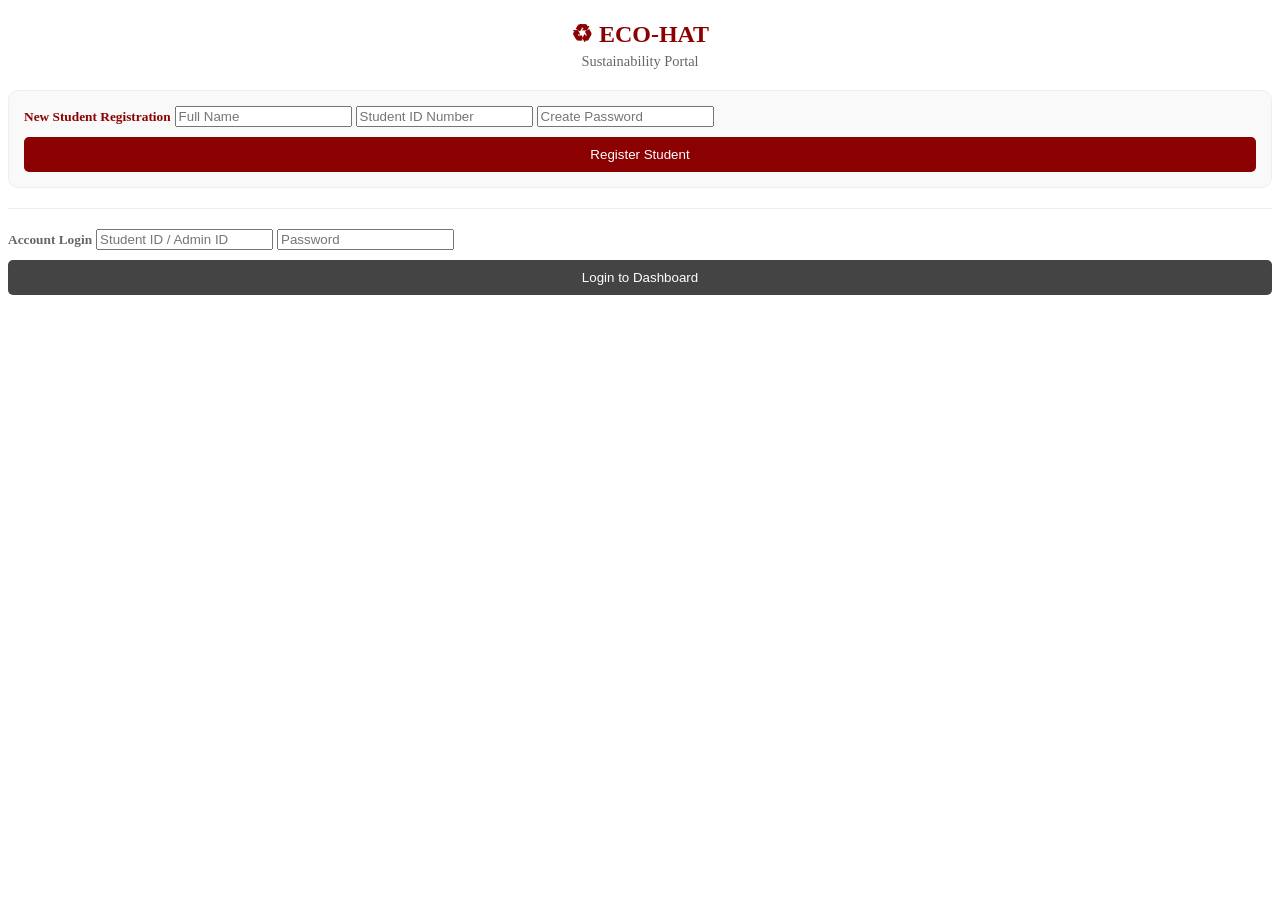
==== index.html @ eb7caf4e "Initial commit" ====
<!DOCTYPE html>
<html lang="en">
<head>
    <meta charset="UTF-8">
    <meta name="viewport" content="width=device-width, initial-scale=1.0">
    <title>ECO-HAT | Login</title>
    <link rel="stylesheet" href="css/styles.css">
</head>
<body class="center">
    <div class="card">
        <h2 style="text-align: center; color: #8B0000; margin-bottom: 5px;">♻ ECO-HAT</h2>
        <p style="text-align: center; color: #666; font-size: 0.9rem; margin-top: 0;">Sustainability Portal</p>
        
        <div style="margin-top: 20px;">
            <div style="background: #f9f9f9; padding: 15px; border-radius: 10px; margin-bottom: 20px; border: 1px solid #eee;">
                <small style="color: #8B0000; font-weight: bold;">New Student Registration</small>
                <input id="reg-name" type="text" placeholder="Full Name">
                <input id="reg-id" type="text" placeholder="Student ID Number">
                <input id="reg-pass" type="password" placeholder="Create Password">
                <button id="reg-btn" style="background:#8B0000; color:white; width:100%; margin-top:10px; border:none; padding:10px; border-radius:5px; cursor:pointer;">Register Student</button>
            </div>
            
            <hr style="border: 0; border-top: 1px solid #eee; margin: 20px 0;">
            
            <small style="color: #666; font-weight: bold;">Account Login</small>
            <input id="login-id" type="text" placeholder="Student ID / Admin ID">
            <input id="login-pass" type="password" placeholder="Password">
            <button id="login-btn" style="background: #444; margin-top: 10px; width: 100%; color: white; padding: 10px; border: none; border-radius: 5px; cursor: pointer;">Login to Dashboard</button>
        </div>
    </div>

    <script type="module">
        import User from './js/models/User.js';
        import Storage from './js/services/Storage.js';

        // --- 1. REGISTRATION LOGIC ---
        document.getElementById('reg-btn').addEventListener('click', () => {
            const name = document.getElementById("reg-name").value.trim();
            const id = document.getElementById("reg-id").value.trim();
            const pass = document.getElementById("reg-pass").value.trim();
            
            if(!name || !id || !pass) {
                alert("Please fill in all registration fields.");
                return;
            }

            try {
                const newUser = new User(name, id, pass);
                Storage.register(newUser);
                alert("Student successfully registered! You can now login below.");
                // Clear registration fields
                document.getElementById("reg-name").value = "";
                document.getElementById("reg-id").value = "";
                document.getElementById("reg-pass").value = "";
            } catch (e) { alert(e.message); }
        });

        // --- 2. LOGIN LOGIC ---
        document.getElementById('login-btn').addEventListener('click', () => {
            const idInput = document.getElementById("login-id").value.trim();
            const passInput = document.getElementById("login-pass").value.trim();

            // A. STRICT ADMIN GATEKEEPER
            // We check for Admin FIRST. If it matches, we go to admin and STOP.
            if (idInput.toUpperCase() === "ADMIN" && passInput === "ECOHAT2026") {
                window.location.href = "admin.html";
                return; 
            }

            // B. STUDENT LOGIN FLOW
            if(!idInput || !passInput) {
                alert("Please enter both ID and Password.");
                return;
            }

            try {
                // If this succeeds, it means they are a regular student
                Storage.login(idInput, passInput);
                
                // FORCE redirect to student dashboard
                window.location.href = "dashboard.html"; 
            } catch (e) { 
                alert("Login Failed: Incorrect Student ID or Password."); 
            }
        });
    </script>
</body>
</html>
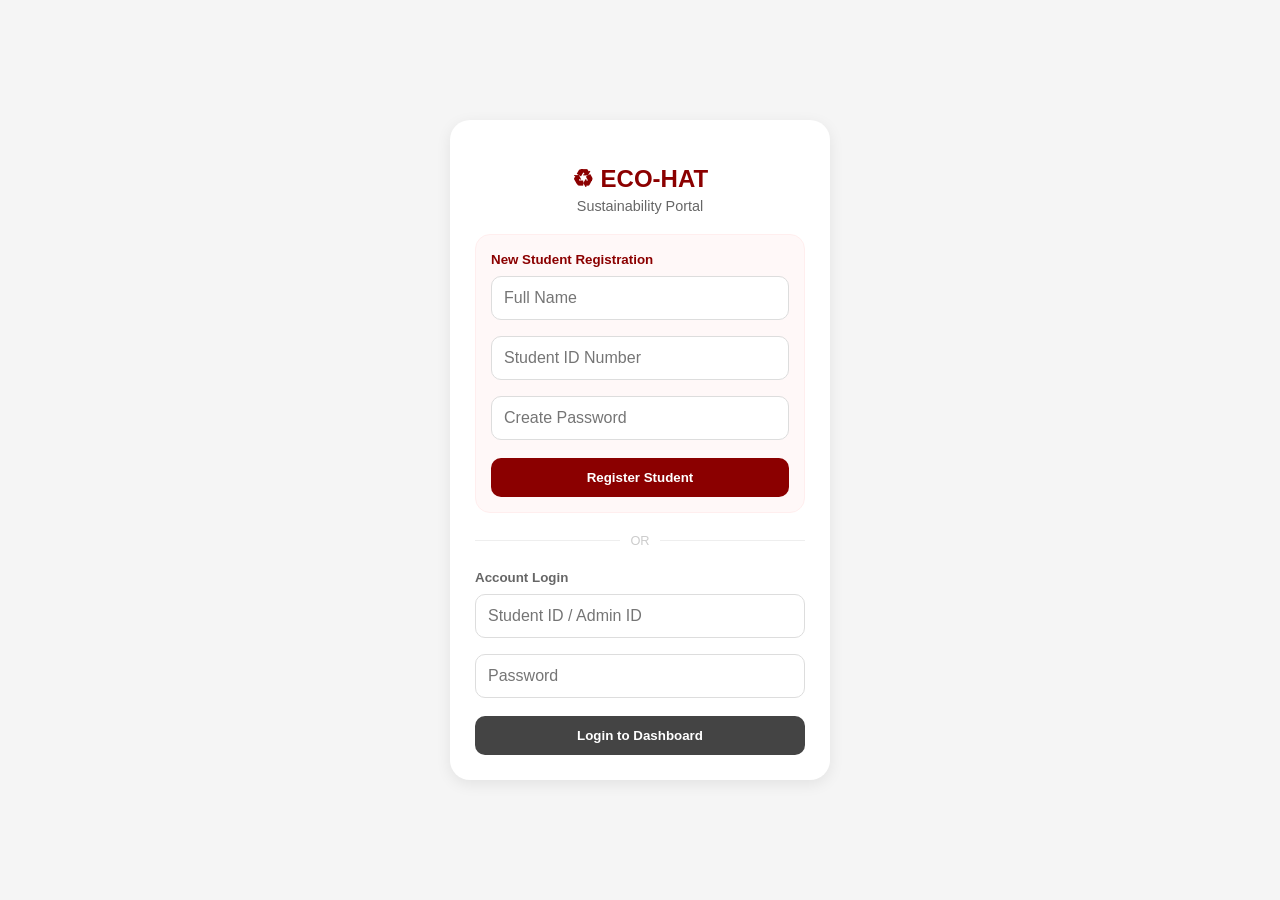
==== commit 0e877ebe: "Added mobile responsiveness to login and admin portal" ====
--- a/index.html
+++ b/index.html
@@ -5,27 +5,81 @@
     <meta name="viewport" content="width=device-width, initial-scale=1.0">
     <title>ECO-HAT | Login</title>
     <link rel="stylesheet" href="css/styles.css">
+    <style>
+        :root { 
+            --primary-red: #8B0000; 
+            --bg-gray: #f5f5f5; 
+            --card-shadow: 0 4px 15px rgba(0,0,0,0.08); 
+        }
+
+        body { 
+            font-family: 'Segoe UI', sans-serif; 
+            margin: 0; 
+            background: var(--bg-gray); 
+            display: flex; 
+            justify-content: center; 
+            align-items: center; 
+            min-height: 100vh; 
+        }
+
+        .card { 
+            background: white; 
+            padding: 25px; 
+            border-radius: 20px; 
+            box-shadow: var(--card-shadow); 
+            width: 90%; 
+            max-width: 380px; 
+            box-sizing: border-box;
+        }
+
+        input { 
+            width: 100%; 
+            padding: 12px; 
+            margin: 8px 0; 
+            border-radius: 10px; 
+            border: 1px solid #ddd; 
+            box-sizing: border-box;
+            font-size: 16px; /* Prevents auto-zoom on mobile */
+        }
+
+        button { 
+            width: 100%; 
+            padding: 12px; 
+            border: none; 
+            border-radius: 10px; 
+            cursor: pointer; 
+            font-weight: bold; 
+        }
+
+        .divider { display: flex; align-items: center; margin: 20px 0; color: #ccc; font-size: 0.8rem; }
+        .divider hr { flex: 1; border: 0; border-top: 1px solid #eee; }
+
+        @media (max-width: 480px) {
+            .card { padding: 20px; }
+            h2 { font-size: 1.4rem; }
+        }
+    </style>
 </head>
-<body class="center">
+<body>
     <div class="card">
-        <h2 style="text-align: center; color: #8B0000; margin-bottom: 5px;">♻ ECO-HAT</h2>
+        <h2 style="text-align: center; color: var(--primary-red); margin-bottom: 5px;">♻ ECO-HAT</h2>
         <p style="text-align: center; color: #666; font-size: 0.9rem; margin-top: 0;">Sustainability Portal</p>
         
         <div style="margin-top: 20px;">
-            <div style="background: #f9f9f9; padding: 15px; border-radius: 10px; margin-bottom: 20px; border: 1px solid #eee;">
-                <small style="color: #8B0000; font-weight: bold;">New Student Registration</small>
+            <div style="background: #fff8f8; padding: 15px; border-radius: 15px; border: 1px solid #fee;">
+                <small style="color: var(--primary-red); font-weight: bold;">New Student Registration</small>
                 <input id="reg-name" type="text" placeholder="Full Name">
                 <input id="reg-id" type="text" placeholder="Student ID Number">
                 <input id="reg-pass" type="password" placeholder="Create Password">
-                <button id="reg-btn" style="background:#8B0000; color:white; width:100%; margin-top:10px; border:none; padding:10px; border-radius:5px; cursor:pointer;">Register Student</button>
+                <button id="reg-btn" style="background: var(--primary-red); color: white; margin-top: 10px;">Register Student</button>
             </div>
             
-            <hr style="border: 0; border-top: 1px solid #eee; margin: 20px 0;">
+            <div class="divider"><hr><span style="padding:0 10px;">OR</span><hr></div>
             
             <small style="color: #666; font-weight: bold;">Account Login</small>
             <input id="login-id" type="text" placeholder="Student ID / Admin ID">
             <input id="login-pass" type="password" placeholder="Password">
-            <button id="login-btn" style="background: #444; margin-top: 10px; width: 100%; color: white; padding: 10px; border: none; border-radius: 5px; cursor: pointer;">Login to Dashboard</button>
+            <button id="login-btn" style="background: #444; margin-top: 10px; color: white;">Login to Dashboard</button>
         </div>
     </div>
 
@@ -33,55 +87,33 @@
         import User from './js/models/User.js';
         import Storage from './js/services/Storage.js';
 
-        // --- 1. REGISTRATION LOGIC ---
         document.getElementById('reg-btn').addEventListener('click', () => {
             const name = document.getElementById("reg-name").value.trim();
             const id = document.getElementById("reg-id").value.trim();
             const pass = document.getElementById("reg-pass").value.trim();
-            
-            if(!name || !id || !pass) {
-                alert("Please fill in all registration fields.");
-                return;
-            }
+            if(!name || !id || !pass) return alert("Fill all fields");
 
             try {
                 const newUser = new User(name, id, pass);
                 Storage.register(newUser);
-                alert("Student successfully registered! You can now login below.");
-                // Clear registration fields
-                document.getElementById("reg-name").value = "";
-                document.getElementById("reg-id").value = "";
-                document.getElementById("reg-pass").value = "";
+                alert("Registered! You can now login.");
+                document.querySelectorAll('input').forEach(i => i.value = "");
             } catch (e) { alert(e.message); }
         });
 
-        // --- 2. LOGIN LOGIC ---
         document.getElementById('login-btn').addEventListener('click', () => {
             const idInput = document.getElementById("login-id").value.trim();
             const passInput = document.getElementById("login-pass").value.trim();
 
-            // A. STRICT ADMIN GATEKEEPER
-            // We check for Admin FIRST. If it matches, we go to admin and STOP.
             if (idInput.toUpperCase() === "ADMIN" && passInput === "ECOHAT2026") {
                 window.location.href = "admin.html";
                 return; 
             }
 
-            // B. STUDENT LOGIN FLOW
-            if(!idInput || !passInput) {
-                alert("Please enter both ID and Password.");
-                return;
-            }
-
             try {
-                // If this succeeds, it means they are a regular student
                 Storage.login(idInput, passInput);
-                
-                // FORCE redirect to student dashboard
                 window.location.href = "dashboard.html"; 
-            } catch (e) { 
-                alert("Login Failed: Incorrect Student ID or Password."); 
-            }
+            } catch (e) { alert("Login Failed: Incorrect ID or Password."); }
         });
     </script>
 </body>
